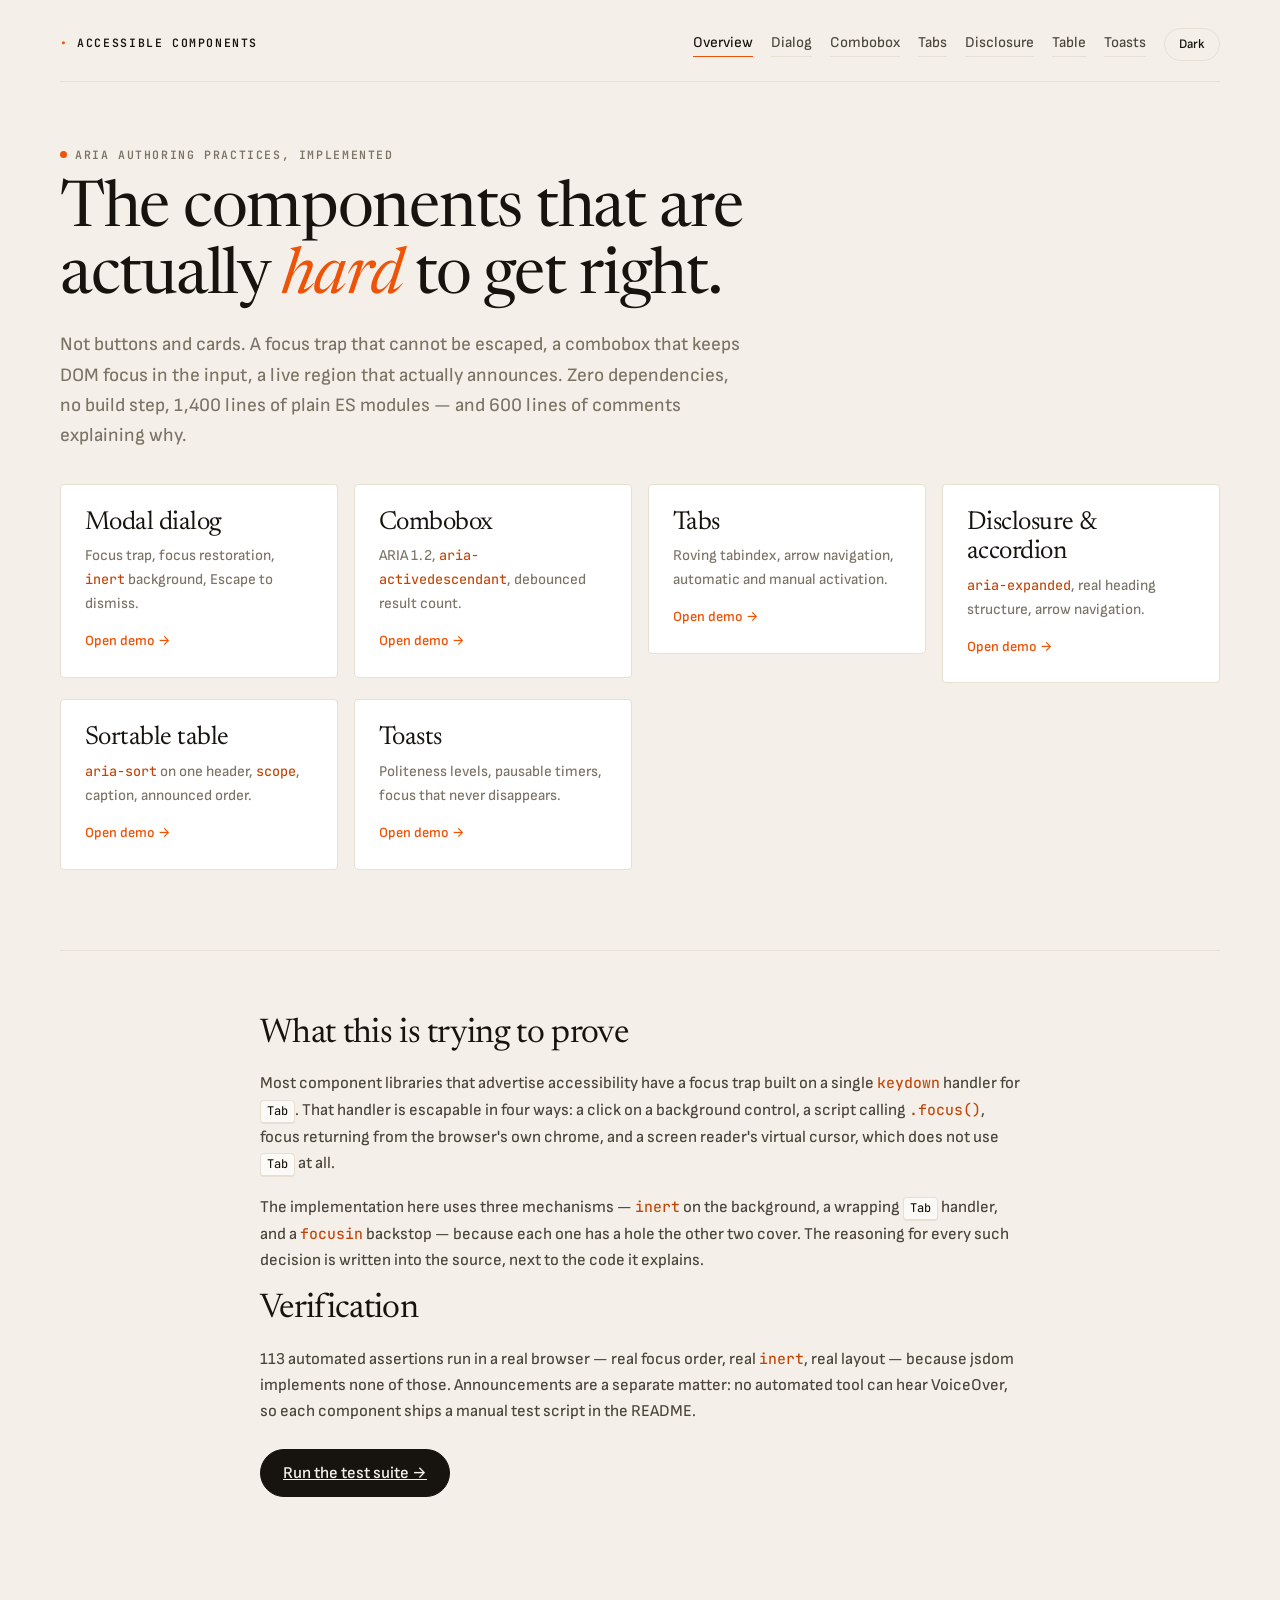
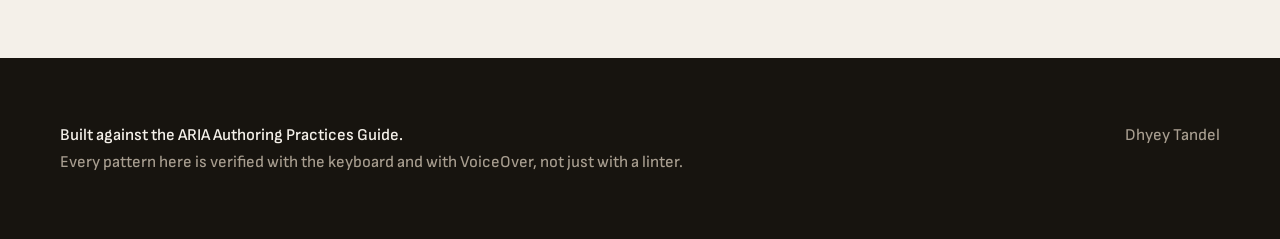
==== index.html @ 01e6e7dc "Accessible component library: seven APG patterns, zero dependencies Dialog, combobox, tabs, disclosu" ====
<!doctype html>
<html lang="en">
<head>
  <meta charset="utf-8">
  <meta name="viewport" content="width=device-width, initial-scale=1">
  <title>Accessible component library</title>
  <link rel="preconnect" href="https://fonts.googleapis.com">
  <link rel="preconnect" href="https://fonts.gstatic.com" crossorigin>
  <link rel="stylesheet" href="https://fonts.googleapis.com/css2?family=JetBrains+Mono:wght@400;600&family=Newsreader:ital,opsz,wght@0,6..72,300..500;1,6..72,300..500&family=Sofia+Sans:wght@400..700&display=swap">
  <link rel="stylesheet" href="src/styles/index.css">
  <link rel="stylesheet" href="demo/demo.css">
</head>
<body class="a11y-scope">
  <a class="skip-link a11y-visually-hidden-focusable" href="#main">Skip to content</a>

  <header class="site-header wrap">
    <a class="wordmark" href="index.html">Accessible components</a>
    <nav class="site-nav" aria-label="Components">
        <a href="index.html">Overview</a>
        <a href="demo/dialog.html">Dialog</a>
        <a href="demo/combobox.html">Combobox</a>
        <a href="demo/tabs.html">Tabs</a>
        <a href="demo/disclosure.html">Disclosure</a>
        <a href="demo/table.html">Table</a>
        <a href="demo/toast.html">Toasts</a>
      <button type="button" class="theme-toggle">Dark</button>
    </nav>
  </header>

  <main id="main" tabindex="-1">
    <section class="block wrap">
      <p class="eyebrow">ARIA Authoring Practices, implemented</p>
      <h1>The components that are<br>actually <em>hard</em> to get right.</h1>
      <p class="lede">
        Not buttons and cards. A focus trap that cannot be escaped, a combobox
        that keeps DOM focus in the input, a live region that actually
        announces. Zero dependencies, no build step, 1,400 lines of plain
        ES modules — and 600 lines of comments explaining why.
      </p>

      <ul class="card-grid">
        <li><a class="card" href="demo/dialog.html">
          <h2>Modal dialog</h2>
          <p>Focus trap, focus restoration, <code>inert</code> background, Escape to dismiss.</p>
          <span class="go">Open demo →</span>
        </a></li>
        <li><a class="card" href="demo/combobox.html">
          <h2>Combobox</h2>
          <p>ARIA 1.2, <code>aria-activedescendant</code>, debounced result count.</p>
          <span class="go">Open demo →</span>
        </a></li>
        <li><a class="card" href="demo/tabs.html">
          <h2>Tabs</h2>
          <p>Roving tabindex, arrow navigation, automatic and manual activation.</p>
          <span class="go">Open demo →</span>
        </a></li>
        <li><a class="card" href="demo/disclosure.html">
          <h2>Disclosure &amp; accordion</h2>
          <p><code>aria-expanded</code>, real heading structure, arrow navigation.</p>
          <span class="go">Open demo →</span>
        </a></li>
        <li><a class="card" href="demo/table.html">
          <h2>Sortable table</h2>
          <p><code>aria-sort</code> on one header, <code>scope</code>, caption, announced order.</p>
          <span class="go">Open demo →</span>
        </a></li>
        <li><a class="card" href="demo/toast.html">
          <h2>Toasts</h2>
          <p>Politeness levels, pausable timers, focus that never disappears.</p>
          <span class="go">Open demo →</span>
        </a></li>
      </ul>
    </section>

    <section class="block wrap narrow">
      <h2>What this is trying to prove</h2>
      <p>
        Most component libraries that advertise accessibility have a focus trap
        built on a single <code>keydown</code> handler for <kbd>Tab</kbd>. That
        handler is escapable in four ways: a click on a background control, a
        script calling <code>.focus()</code>, focus returning from the browser's
        own chrome, and a screen reader's virtual cursor, which does not use
        <kbd>Tab</kbd> at all.
      </p>
      <p>
        The implementation here uses three mechanisms — <code>inert</code> on
        the background, a wrapping <kbd>Tab</kbd> handler, and a
        <code>focusin</code> backstop — because each one has a hole the other
        two cover. The reasoning for every such decision is written into the
        source, next to the code it explains.
      </p>

      <h2>Verification</h2>
      <p>
        113 automated assertions run in a real browser — real focus order, real
        <code>inert</code>, real layout — because jsdom implements none of
        those. Announcements are a separate matter: no automated tool can hear
        VoiceOver, so each component ships a manual test script in the README.
      </p>
      <p style="margin-top:24px">
        <a class="btn" href="test/run.html">Run the test suite →</a>
      </p>
    </section>

  </main>

  <footer class="site-footer">
    <div class="wrap">
      <p><strong>Built against the ARIA Authoring Practices Guide.</strong><br>
        Every pattern here is verified with the keyboard and with VoiceOver, not just with a linter.</p>
      <p>Dhyey Tandel</p>
    </div>
  </footer>

  <script type="module">
    import { initChrome } from './demo/demo.js';
    initChrome();
    // The overview page has no components of its own.
  </script>
</body>
</html>
---- src/styles/index.css ----
@import url("./tokens.css");
@import url("./base.css");
@import url("../components/dialog/dialog.css");
@import url("../components/combobox/combobox.css");
@import url("../components/tabs/tabs.css");
@import url("../components/disclosure/disclosure.css");
@import url("../components/accordion/accordion.css");
@import url("../components/table/sortable-table.css");
@import url("../components/toast/toast.css");
---- demo/demo.css ----
/* Demo site chrome. The components bring their own CSS; this is the page. */

body {
  margin: 0;
  font-family: var(--font-sans);
  font-size: 16.5px;
  font-weight: 450;
  line-height: 1.6;
  color: var(--body-color);
  background: var(--paper);
  -webkit-font-smoothing: antialiased;
}

.skip-link {
  position: absolute;
  top: 8px;
  left: 8px;
  z-index: 500;
  padding: 10px 18px;
  font-weight: 600;
  color: var(--on-ink);
  background: var(--ink-surface);
  border-radius: var(--r-pill);
}

.wrap { max-width: 1160px; margin: 0 auto; padding: 0 40px; }
.narrow { max-width: 760px; }

.site-header {
  display: flex;
  align-items: baseline;
  justify-content: space-between;
  gap: 24px;
  flex-wrap: wrap;
  padding: 28px 0 20px;
  border-bottom: 1px solid var(--faint);
}

.wordmark {
  font-family: var(--font-mono);
  font-size: 11.5px;
  font-weight: 600;
  letter-spacing: 0.14em;
  text-transform: uppercase;
  color: var(--ink);
  text-decoration: none;
}
.wordmark::before { content: "• "; color: var(--accent); }

.site-nav { display: flex; gap: 18px; flex-wrap: wrap; align-items: center; }
.site-nav a {
  font-size: 15px;
  color: var(--body-color);
  text-decoration: none;
  border-bottom: 1px solid var(--faint);
  padding-bottom: 1px;
}
.site-nav a:hover { color: var(--accent); border-color: var(--accent); }
.site-nav a[aria-current="page"] { color: var(--ink); border-color: var(--accent); }

.theme-toggle {
  padding: 5px 14px;
  font: inherit;
  font-size: 13px;
  font-weight: 560;
  color: var(--ink);
  background: none;
  border: 1px solid var(--faint);
  border-radius: var(--r-pill);
  cursor: pointer;
}
.theme-toggle:hover { border-color: var(--accent); color: var(--accent); }

.eyebrow {
  display: flex;
  align-items: center;
  gap: 8px;
  margin: 0 0 14px;
  font-family: var(--font-mono);
  font-size: 11.5px;
  font-weight: 600;
  letter-spacing: 0.14em;
  text-transform: uppercase;
  color: var(--muted);
}
.eyebrow::before {
  content: "";
  width: 7px;
  height: 7px;
  border-radius: 50%;
  background: var(--accent);
  flex: none;
}

h1 {
  margin: 0 0 16px;
  font-family: var(--font-display);
  font-weight: 400;
  font-size: clamp(40px, 6vw, 64px);
  line-height: 1.04;
  letter-spacing: -0.02em;
  color: var(--ink);
}
h1 em { font-style: italic; color: var(--accent); }

h2 {
  margin: 0 0 12px;
  font-family: var(--font-display);
  font-weight: 400;
  font-size: 34px;
  line-height: 1.14;
  letter-spacing: -0.02em;
  color: var(--ink);
}

h3 { margin: 32px 0 8px; font-size: 17px; font-weight: 600; color: var(--ink); }

/* A sub-section heading. Level comes from the document outline, size from here —
   so correcting the outline never forces a visual change. */
h2.sub, h3.sub {
  margin: 32px 0 8px;
  font-family: var(--font-sans);
  font-size: 17px;
  font-weight: 600;
  letter-spacing: 0;
  color: var(--ink);
}

.lede { font-size: 19px; color: var(--muted); max-width: 62ch; }

section.block { padding: 64px 0; border-bottom: 1px solid var(--faint); }
section.block:last-of-type { border-bottom: 0; }

.demo-surface {
  margin: 24px 0;
  padding: 32px;
  background: var(--card);
  border: 1px solid var(--faint);
  border-radius: var(--r-card);
}

.note {
  margin: 20px 0;
  padding: 16px 20px;
  background: var(--accent-soft);
  border-left: 3px solid var(--accent);
  border-radius: 0 var(--r-card) var(--r-card) 0;
  font-size: 15px;
  color: var(--ink-soft);
}
.note strong { color: var(--ink); }

kbd {
  display: inline-block;
  padding: 1px 6px;
  font-family: var(--font-mono);
  font-size: 12px;
  color: var(--ink);
  background: var(--paper-lift);
  border: 1px solid var(--faint);
  border-bottom-width: 2px;
  border-radius: 4px;
  white-space: nowrap;
}

code { font-family: var(--font-mono); font-size: 0.9em; color: var(--accent-deep); }

table.keys { width: 100%; border-collapse: collapse; margin: 16px 0; }
table.keys caption {
  text-align: left;
  padding-bottom: 10px;
  font-family: var(--font-mono);
  font-size: 11.5px;
  letter-spacing: 0.14em;
  text-transform: uppercase;
  color: var(--muted);
}
table.keys th, table.keys td {
  padding: 9px 12px 9px 0;
  text-align: left;
  vertical-align: top;
  border-bottom: 1px solid var(--faint);
  font-size: 15px;
}
table.keys th { width: 190px; font-weight: 450; color: var(--ink); }

.btn {
  display: inline-flex;
  align-items: center;
  gap: 8px;
  padding: 10px 22px;
  font: inherit;
  font-weight: 560;
  color: var(--on-ink);
  background: var(--ink-surface);
  border: 1px solid var(--ink-surface);
  border-radius: var(--r-pill);
  cursor: pointer;
  transition: transform var(--dur-fast) var(--ease-spring);
}
.btn:hover { transform: translateY(-2px); }
.btn:active { transform: scale(0.97); }
.btn--ghost { color: var(--ink); background: none; border-color: var(--faint); }
.btn--ghost:hover { border-color: var(--accent); color: var(--accent); }

.card-grid { display: grid; gap: 16px; grid-template-columns: repeat(auto-fit, minmax(260px, 1fr)); margin-top: 32px; list-style: none; padding: 0; }
.card {
  display: block;
  padding: 24px;
  background: var(--card);
  border: 1px solid var(--faint);
  border-radius: var(--r-card);
  text-decoration: none;
  transition: transform var(--dur-fast) var(--ease-spring), box-shadow var(--dur-fast) var(--ease-swift);
}
.card:hover { transform: translateY(-2px); box-shadow: var(--shadow-lift); }
.card h2 { margin: 0 0 6px; font-family: var(--font-display); font-weight: 400; font-size: 26px; letter-spacing: -0.02em; }
.card p { margin: 0; font-size: 15px; color: var(--muted); }
.card .go { display: block; margin-top: 14px; color: var(--accent); font-weight: 600; font-size: 14px; }

.site-footer {
  margin-top: 80px;
  padding: 48px 0;
  color: var(--on-ink-muted);
  background: var(--ink-surface);
}
.site-footer .wrap { display: flex; justify-content: space-between; gap: 24px; flex-wrap: wrap; }
.site-footer strong { color: var(--on-ink); font-weight: 560; }
.site-footer a { color: var(--on-ink); }

@media (max-width: 640px) {
  .wrap { padding: 0 20px; }
  section.block { padding: 44px 0; }
  .demo-surface { padding: 20px; }
}
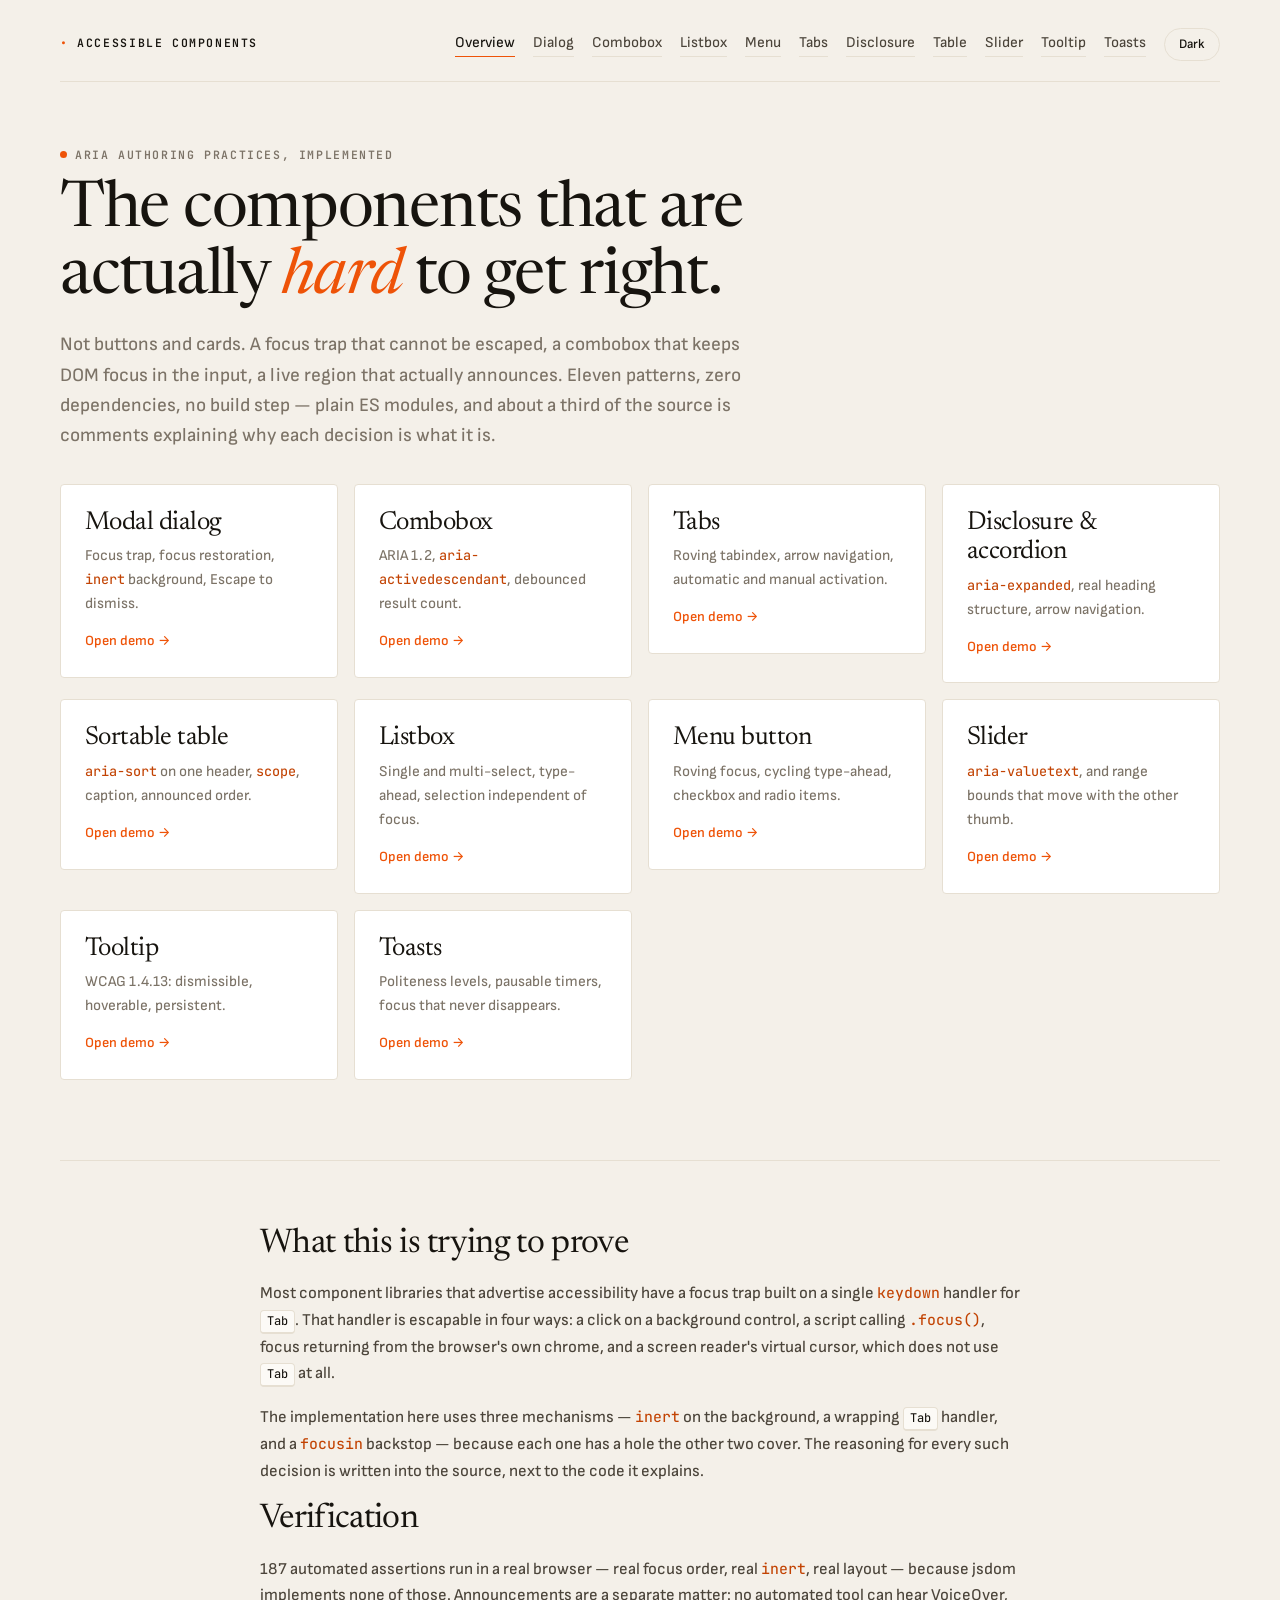
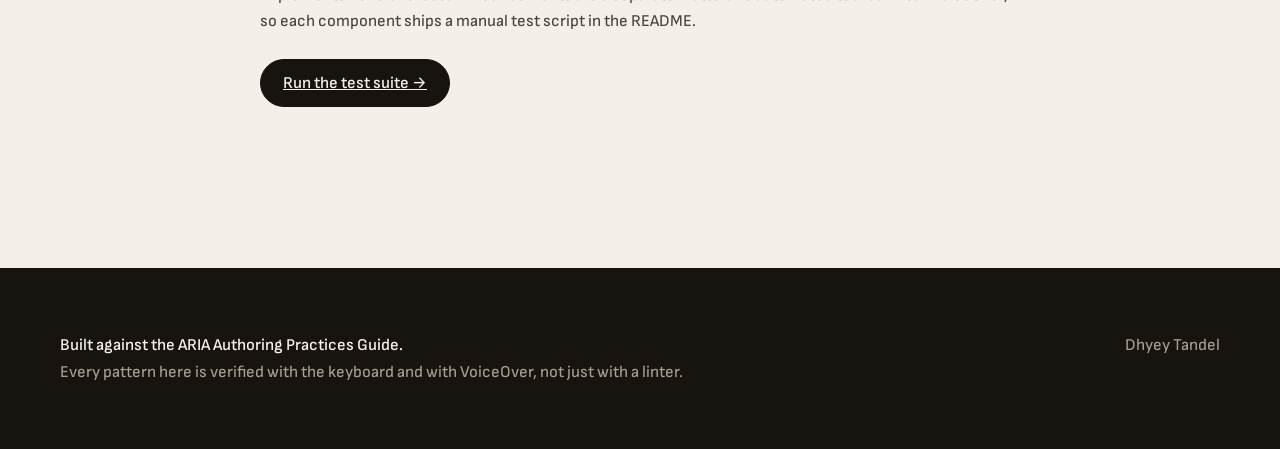
==== commit 020d0b34: "Add menu button, listbox, slider and tooltip Four more patterns where the hard part is not the JavaS" ====
--- a/index.html
+++ b/index.html
@@ -19,9 +19,13 @@
         <a href="index.html">Overview</a>
         <a href="demo/dialog.html">Dialog</a>
         <a href="demo/combobox.html">Combobox</a>
+        <a href="demo/listbox.html">Listbox</a>
+        <a href="demo/menu.html">Menu</a>
         <a href="demo/tabs.html">Tabs</a>
         <a href="demo/disclosure.html">Disclosure</a>
         <a href="demo/table.html">Table</a>
+        <a href="demo/slider.html">Slider</a>
+        <a href="demo/tooltip.html">Tooltip</a>
         <a href="demo/toast.html">Toasts</a>
       <button type="button" class="theme-toggle">Dark</button>
     </nav>
@@ -34,8 +38,9 @@
       <p class="lede">
         Not buttons and cards. A focus trap that cannot be escaped, a combobox
         that keeps DOM focus in the input, a live region that actually
-        announces. Zero dependencies, no build step, 1,400 lines of plain
-        ES modules — and 600 lines of comments explaining why.
+        announces. Eleven patterns, zero dependencies, no build step — plain
+        ES modules, and about a third of the source is comments explaining
+        why each decision is what it is.
       </p>
 
       <ul class="card-grid">
@@ -62,6 +67,26 @@
         <li><a class="card" href="demo/table.html">
           <h2>Sortable table</h2>
           <p><code>aria-sort</code> on one header, <code>scope</code>, caption, announced order.</p>
+          <span class="go">Open demo →</span>
+        </a></li>
+        <li><a class="card" href="demo/listbox.html">
+          <h2>Listbox</h2>
+          <p>Single and multi-select, type-ahead, selection independent of focus.</p>
+          <span class="go">Open demo →</span>
+        </a></li>
+        <li><a class="card" href="demo/menu.html">
+          <h2>Menu button</h2>
+          <p>Roving focus, cycling type-ahead, checkbox and radio items.</p>
+          <span class="go">Open demo →</span>
+        </a></li>
+        <li><a class="card" href="demo/slider.html">
+          <h2>Slider</h2>
+          <p><code>aria-valuetext</code>, and range bounds that move with the other thumb.</p>
+          <span class="go">Open demo →</span>
+        </a></li>
+        <li><a class="card" href="demo/tooltip.html">
+          <h2>Tooltip</h2>
+          <p>WCAG 1.4.13: dismissible, hoverable, persistent.</p>
           <span class="go">Open demo →</span>
         </a></li>
         <li><a class="card" href="demo/toast.html">
@@ -92,7 +117,7 @@
 
       <h2>Verification</h2>
       <p>
-        113 automated assertions run in a real browser — real focus order, real
+        187 automated assertions run in a real browser — real focus order, real
         <code>inert</code>, real layout — because jsdom implements none of
         those. Announcements are a separate matter: no automated tool can hear
         VoiceOver, so each component ships a manual test script in the README.
--- a/src/styles/index.css
+++ b/src/styles/index.css
@@ -7,3 +7,7 @@
 @import url("../components/accordion/accordion.css");
 @import url("../components/table/sortable-table.css");
 @import url("../components/toast/toast.css");
+@import url("../components/menu/menu.css");
+@import url("../components/listbox/listbox.css");
+@import url("../components/slider/slider.css");
+@import url("../components/tooltip/tooltip.css");
